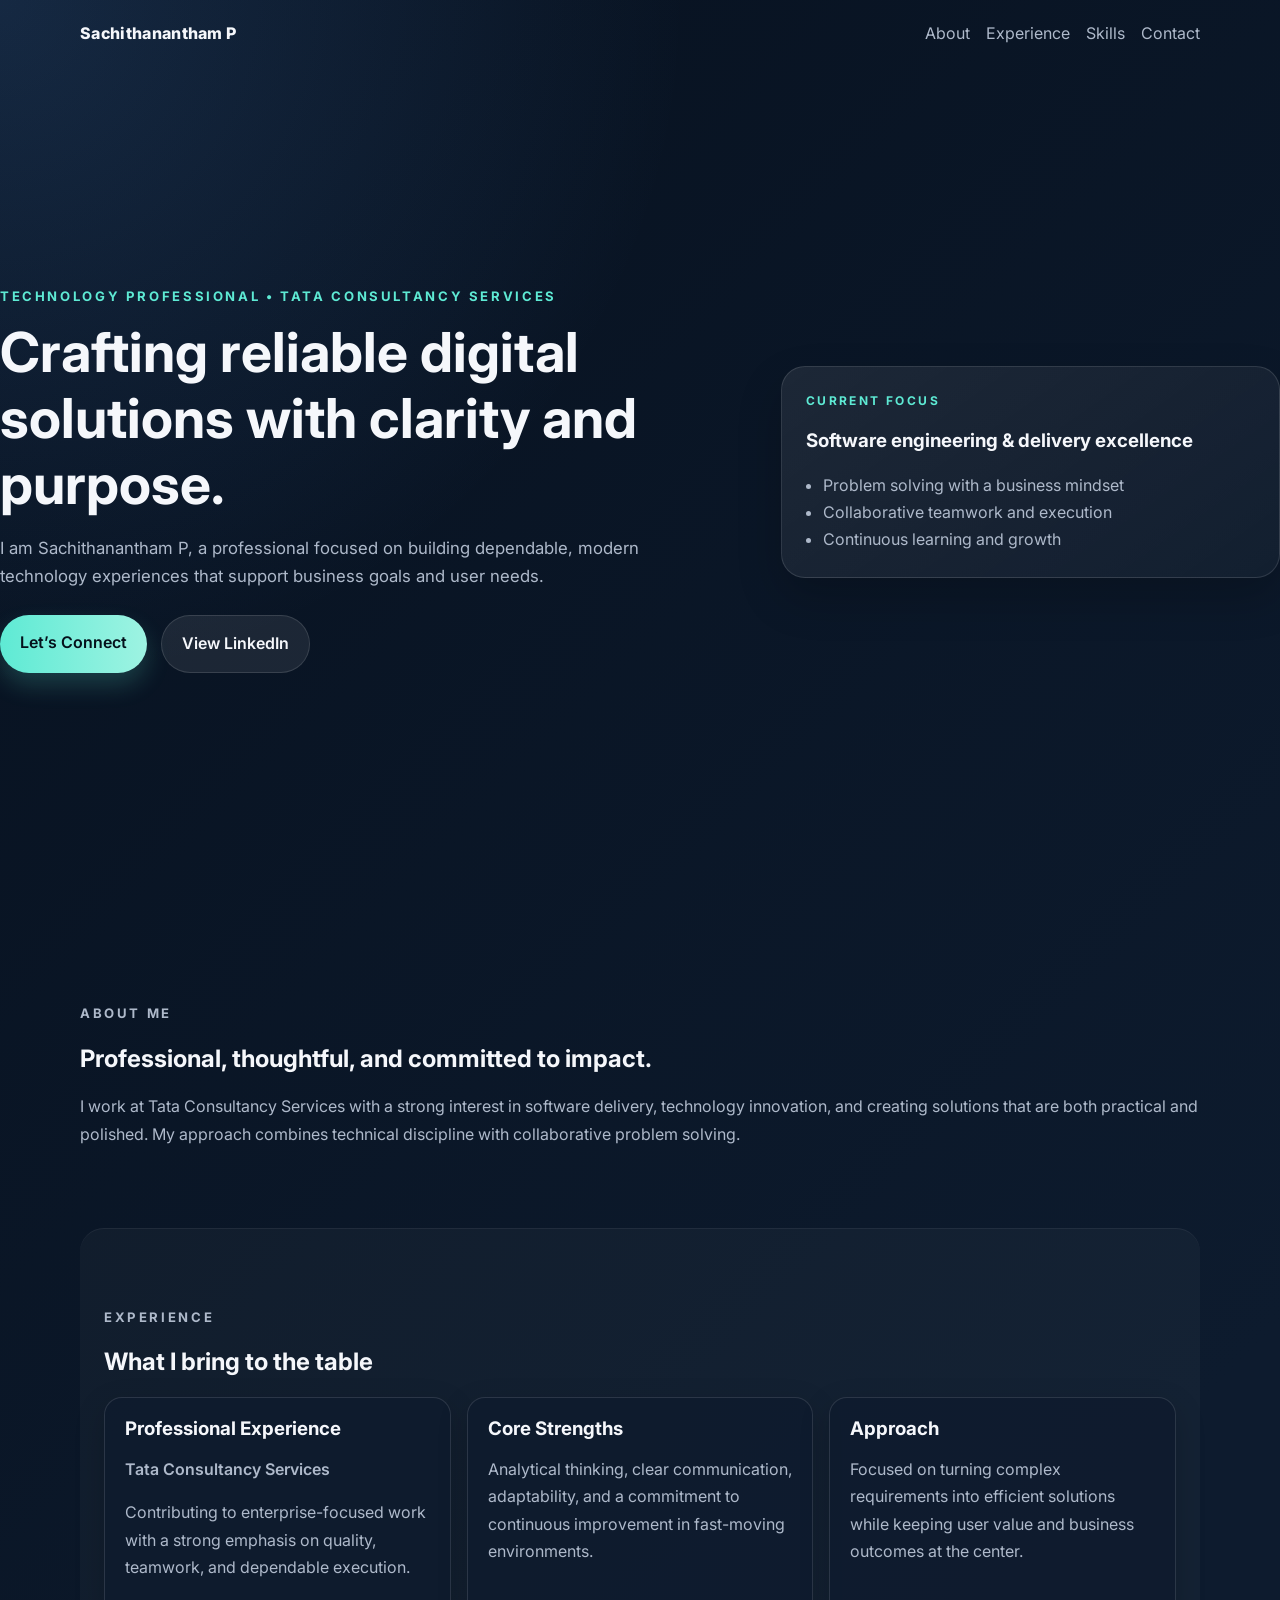
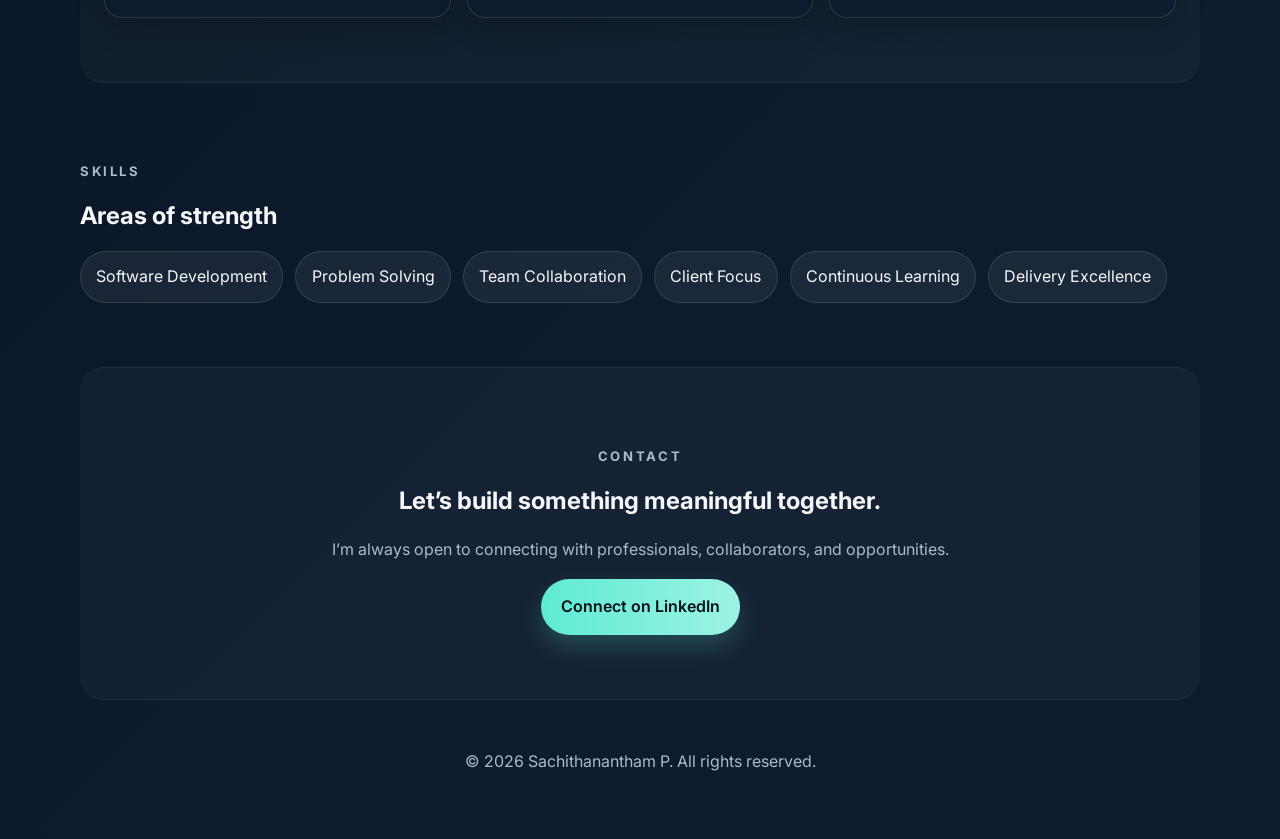
==== index.html @ 16245d02 "Initial portfolio site" ====
<!DOCTYPE html>
<html lang="en">
  <head>
    <meta charset="UTF-8" />
    <meta name="viewport" content="width=device-width, initial-scale=1.0" />
    <title>Sachithanantham P | Professional Portfolio</title>
    <meta
      name="description"
      content="Professional portfolio website for Sachithanantham P, a technology professional at Tata Consultancy Services."
    />
    <link rel="preconnect" href="https://fonts.googleapis.com" />
    <link rel="preconnect" href="https://fonts.gstatic.com" crossorigin />
    <link
      href="https://fonts.googleapis.com/css2?family=Inter:wght@400;500;600;700;800&display=swap"
      rel="stylesheet"
    />
    <link rel="stylesheet" href="styles.css" />
  </head>
  <body>
    <header class="hero">
      <nav class="nav">
        <a href="#home" class="logo">Sachithanantham P</a>
        <div class="nav-links">
          <a href="#about">About</a>
          <a href="#experience">Experience</a>
          <a href="#skills">Skills</a>
          <a href="#contact">Contact</a>
        </div>
      </nav>

      <div class="hero-content" id="home">
        <div class="hero-text">
          <p class="eyebrow">Technology Professional • Tata Consultancy Services</p>
          <h1>Crafting reliable digital solutions with clarity and purpose.</h1>
          <p class="intro">
            I am Sachithanantham P, a professional focused on building dependable,
            modern technology experiences that support business goals and user needs.
          </p>
          <div class="hero-actions">
            <a class="btn btn-primary" href="#contact">Let’s Connect</a>
            <a class="btn btn-secondary" href="https://in.linkedin.com/in/sachithananthampaul" target="_blank" rel="noreferrer">View LinkedIn</a>
          </div>
        </div>

        <div class="hero-card">
          <p class="card-label">Current Focus</p>
          <h3>Software engineering & delivery excellence</h3>
          <ul>
            <li>Problem solving with a business mindset</li>
            <li>Collaborative teamwork and execution</li>
            <li>Continuous learning and growth</li>
          </ul>
        </div>
      </div>
    </header>

    <main>
      <section id="about" class="section">
        <div class="section-heading">
          <p class="eyebrow">About Me</p>
          <h2>Professional, thoughtful, and committed to impact.</h2>
        </div>
        <p>
          I work at Tata Consultancy Services with a strong interest in software delivery,
          technology innovation, and creating solutions that are both practical and polished.
          My approach combines technical discipline with collaborative problem solving.
        </p>
      </section>

      <section id="experience" class="section alt-section">
        <div class="section-heading">
          <p class="eyebrow">Experience</p>
          <h2>What I bring to the table</h2>
        </div>
        <div class="card-grid">
          <article class="card">
            <h3>Professional Experience</h3>
            <p class="company">Tata Consultancy Services</p>
            <p>
              Contributing to enterprise-focused work with a strong emphasis on quality,
              teamwork, and dependable execution.
            </p>
          </article>
          <article class="card">
            <h3>Core Strengths</h3>
            <p>
              Analytical thinking, clear communication, adaptability, and a commitment to
              continuous improvement in fast-moving environments.
            </p>
          </article>
          <article class="card">
            <h3>Approach</h3>
            <p>
              Focused on turning complex requirements into efficient solutions while keeping
              user value and business outcomes at the center.
            </p>
          </article>
        </div>
      </section>

      <section id="skills" class="section">
        <div class="section-heading">
          <p class="eyebrow">Skills</p>
          <h2>Areas of strength</h2>
        </div>
        <div class="tag-list">
          <span>Software Development</span>
          <span>Problem Solving</span>
          <span>Team Collaboration</span>
          <span>Client Focus</span>
          <span>Continuous Learning</span>
          <span>Delivery Excellence</span>
        </div>
      </section>

      <section id="contact" class="section alt-section contact-section">
        <div class="section-heading">
          <p class="eyebrow">Contact</p>
          <h2>Let’s build something meaningful together.</h2>
        </div>
        <p>
          I’m always open to connecting with professionals, collaborators, and opportunities.
        </p>
        <a class="btn btn-primary" href="https://in.linkedin.com/in/sachithananthampaul" target="_blank" rel="noreferrer">Connect on LinkedIn</a>
      </section>
    </main>

    <footer class="footer">
      <p>© 2026 Sachithanantham P. All rights reserved.</p>
    </footer>
  </body>
</html>
---- styles.css ----
:root {
  --bg: #07111f;
  --surface: rgba(15, 27, 46, 0.9);
  --surface-strong: #13233b;
  --text: #f5f7fb;
  --muted: #aeb9ca;
  --accent: #5eead4;
  --accent-2: #60a5fa;
  --border: rgba(255, 255, 255, 0.12);
}

* {
  box-sizing: border-box;
}

html {
  scroll-behavior: smooth;
}

body {
  margin: 0;
  font-family: 'Inter', sans-serif;
  background:
    radial-gradient(circle at top left, rgba(96, 165, 250, 0.16), transparent 25%),
    linear-gradient(135deg, var(--bg), #0d1b2e 70%);
  color: var(--text);
  line-height: 1.7;
}

nav,
section,
footer {
  width: min(1120px, calc(100% - 2rem));
  margin: 0 auto;
}

.hero {
  min-height: 100vh;
  padding-bottom: 3rem;
}

.nav {
  display: flex;
  justify-content: space-between;
  align-items: center;
  padding: 1.25rem 0;
}

.logo {
  color: var(--text);
  text-decoration: none;
  font-weight: 800;
  letter-spacing: 0.02em;
}

.nav-links {
  display: flex;
  gap: 1rem;
}

.nav-links a {
  color: var(--muted);
  text-decoration: none;
  transition: color 0.2s ease;
}

.nav-links a:hover {
  color: var(--text);
}

.hero-content {
  display: grid;
  grid-template-columns: 1.2fr 0.8fr;
  gap: 2rem;
  align-items: center;
  min-height: calc(100vh - 90px);
  padding: 1rem 0;
}

.eyebrow {
  color: var(--accent);
  text-transform: uppercase;
  letter-spacing: 0.2em;
  font-size: 0.82rem;
  font-weight: 700;
  margin-bottom: 0.75rem;
}

h1,
h2,
h3 {
  line-height: 1.2;
}

h1 {
  font-size: clamp(2.2rem, 4.3vw, 3.7rem);
  margin: 0 0 1rem;
}

.intro {
  font-size: 1.05rem;
  color: var(--muted);
  max-width: 700px;
  margin-bottom: 1.5rem;
}

.hero-actions {
  display: flex;
  flex-wrap: wrap;
  gap: 0.9rem;
}

.btn {
  display: inline-block;
  padding: 0.9rem 1.25rem;
  border-radius: 999px;
  text-decoration: none;
  font-weight: 600;
  transition: transform 0.2s ease, box-shadow 0.2s ease;
}

.btn:hover {
  transform: translateY(-2px);
}

.btn-primary {
  color: #04111b;
  background: linear-gradient(90deg, var(--accent), #9ef3e2);
  box-shadow: 0 12px 24px rgba(94, 234, 212, 0.2);
}

.btn-secondary {
  color: var(--text);
  background: rgba(255, 255, 255, 0.08);
  border: 1px solid var(--border);
}

.hero-card {
  background: linear-gradient(145deg, rgba(255, 255, 255, 0.08), rgba(255, 255, 255, 0.03));
  border: 1px solid var(--border);
  border-radius: 24px;
  padding: 1.5rem;
  box-shadow: 0 20px 45px rgba(0, 0, 0, 0.2);
}

.card-label {
  color: var(--accent);
  text-transform: uppercase;
  letter-spacing: 0.2em;
  font-size: 0.75rem;
  font-weight: 700;
  margin: 0 0 0.5rem;
}

.hero-card ul {
  margin: 0.75rem 0 0;
  padding-left: 1.1rem;
  color: var(--muted);
}

.section {
  padding: 4rem 0;
}

.alt-section {
  background: rgba(255, 255, 255, 0.03);
  border-top: 1px solid rgba(255, 255, 255, 0.06);
  border-bottom: 1px solid rgba(255, 255, 255, 0.06);
  border-radius: 24px;
  padding: 4rem 1.5rem;
}

.section-heading {
  margin-bottom: 1.25rem;
}

.section p {
  color: var(--muted);
}

.card-grid {
  display: grid;
  grid-template-columns: repeat(3, minmax(0, 1fr));
  gap: 1rem;
}

.card {
  background: var(--surface);
  border: 1px solid var(--border);
  border-radius: 18px;
  padding: 1.25rem;
  box-shadow: 0 10px 30px rgba(0, 0, 0, 0.18);
  transition: transform 0.2s ease, border-color 0.2s ease;
}

.card:hover {
  transform: translateY(-3px);
  border-color: rgba(94, 234, 212, 0.45);
}

.card h3 {
  margin-top: 0;
  margin-bottom: 0.35rem;
}

.company {
  color: var(--accent);
  font-weight: 600;
}

.tag-list {
  display: flex;
  flex-wrap: wrap;
  gap: 0.75rem;
}

.tag-list span {
  padding: 0.7rem 0.95rem;
  border-radius: 999px;
  background: rgba(255, 255, 255, 0.06);
  border: 1px solid var(--border);
  color: var(--text);
}

.contact-section {
  text-align: center;
}

.footer {
  padding: 2rem 0 3rem;
  text-align: center;
  color: var(--muted);
}

@media (max-width: 850px) {
  .hero-content {
    grid-template-columns: 1fr;
  }

  .card-grid {
    grid-template-columns: 1fr;
  }

  .nav {
    flex-direction: column;
    gap: 0.75rem;
  }

  .nav-links {
    flex-wrap: wrap;
    justify-content: center;
  }
}
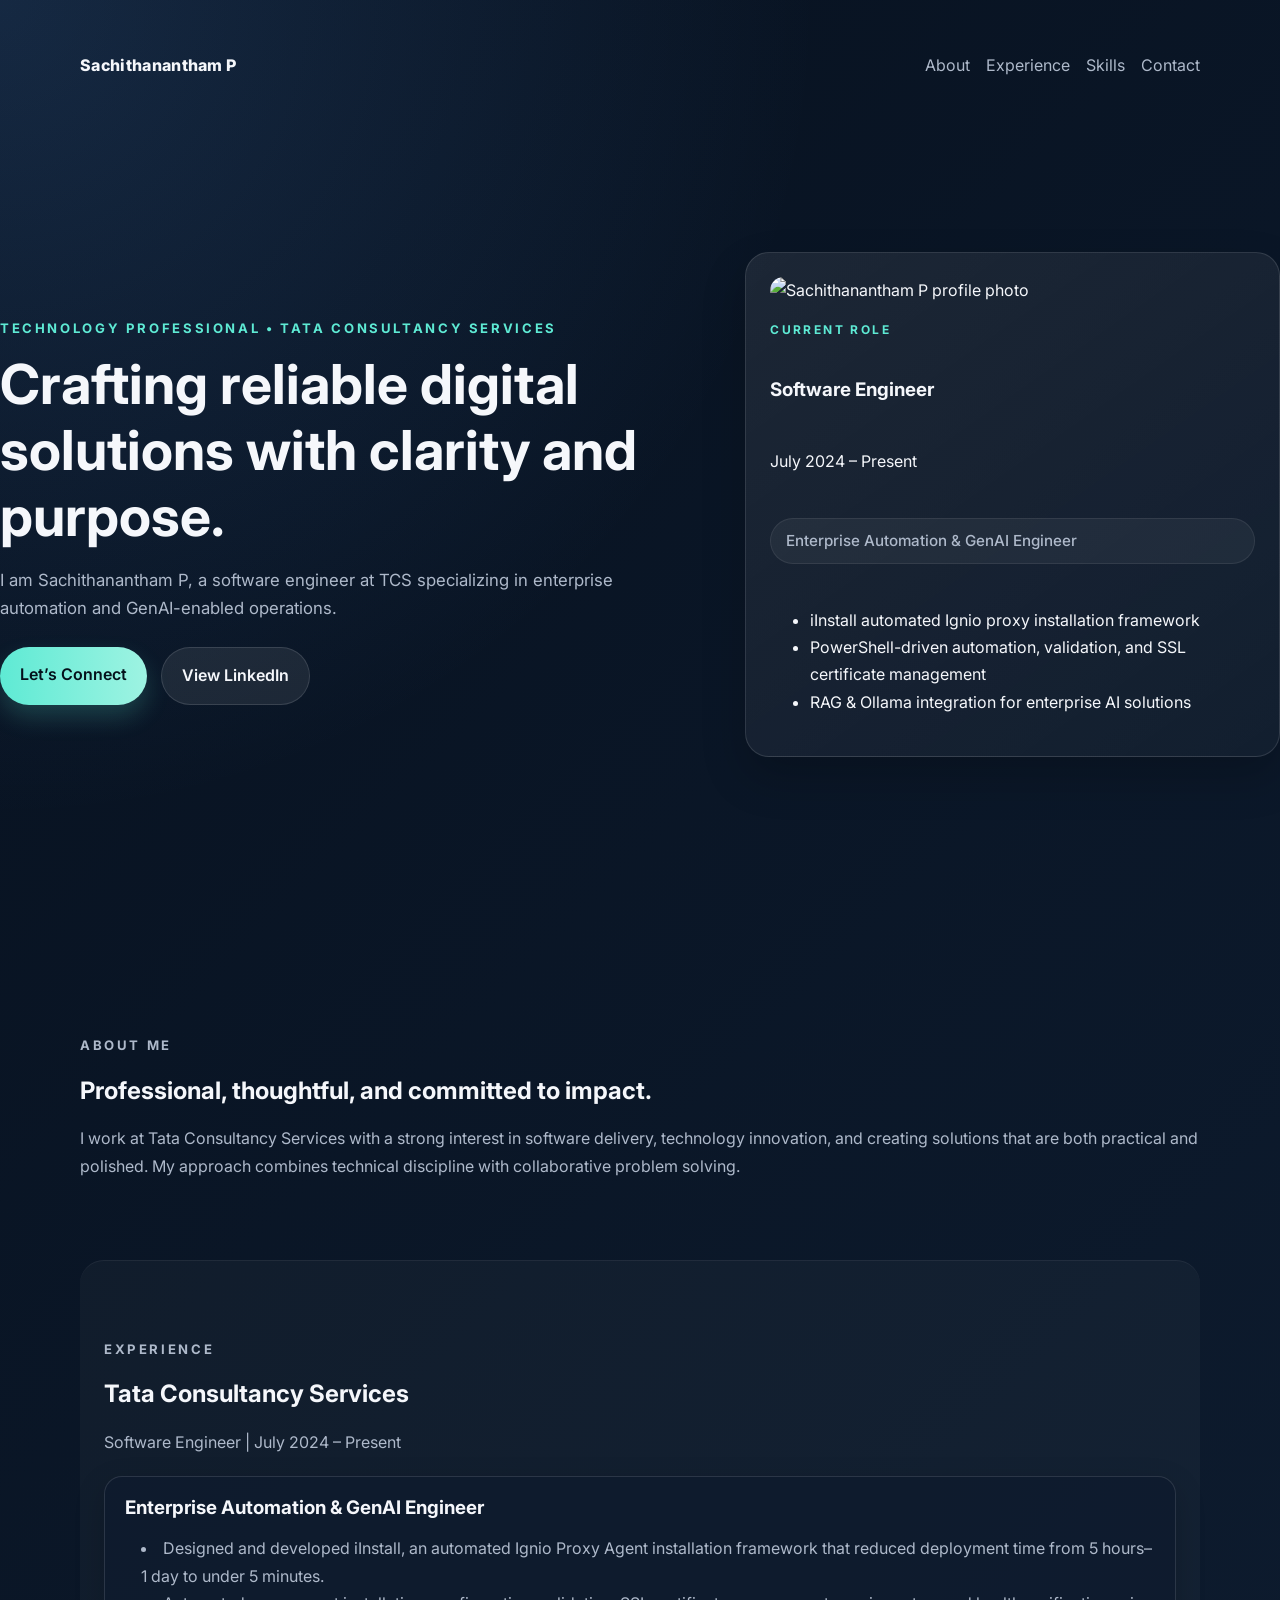
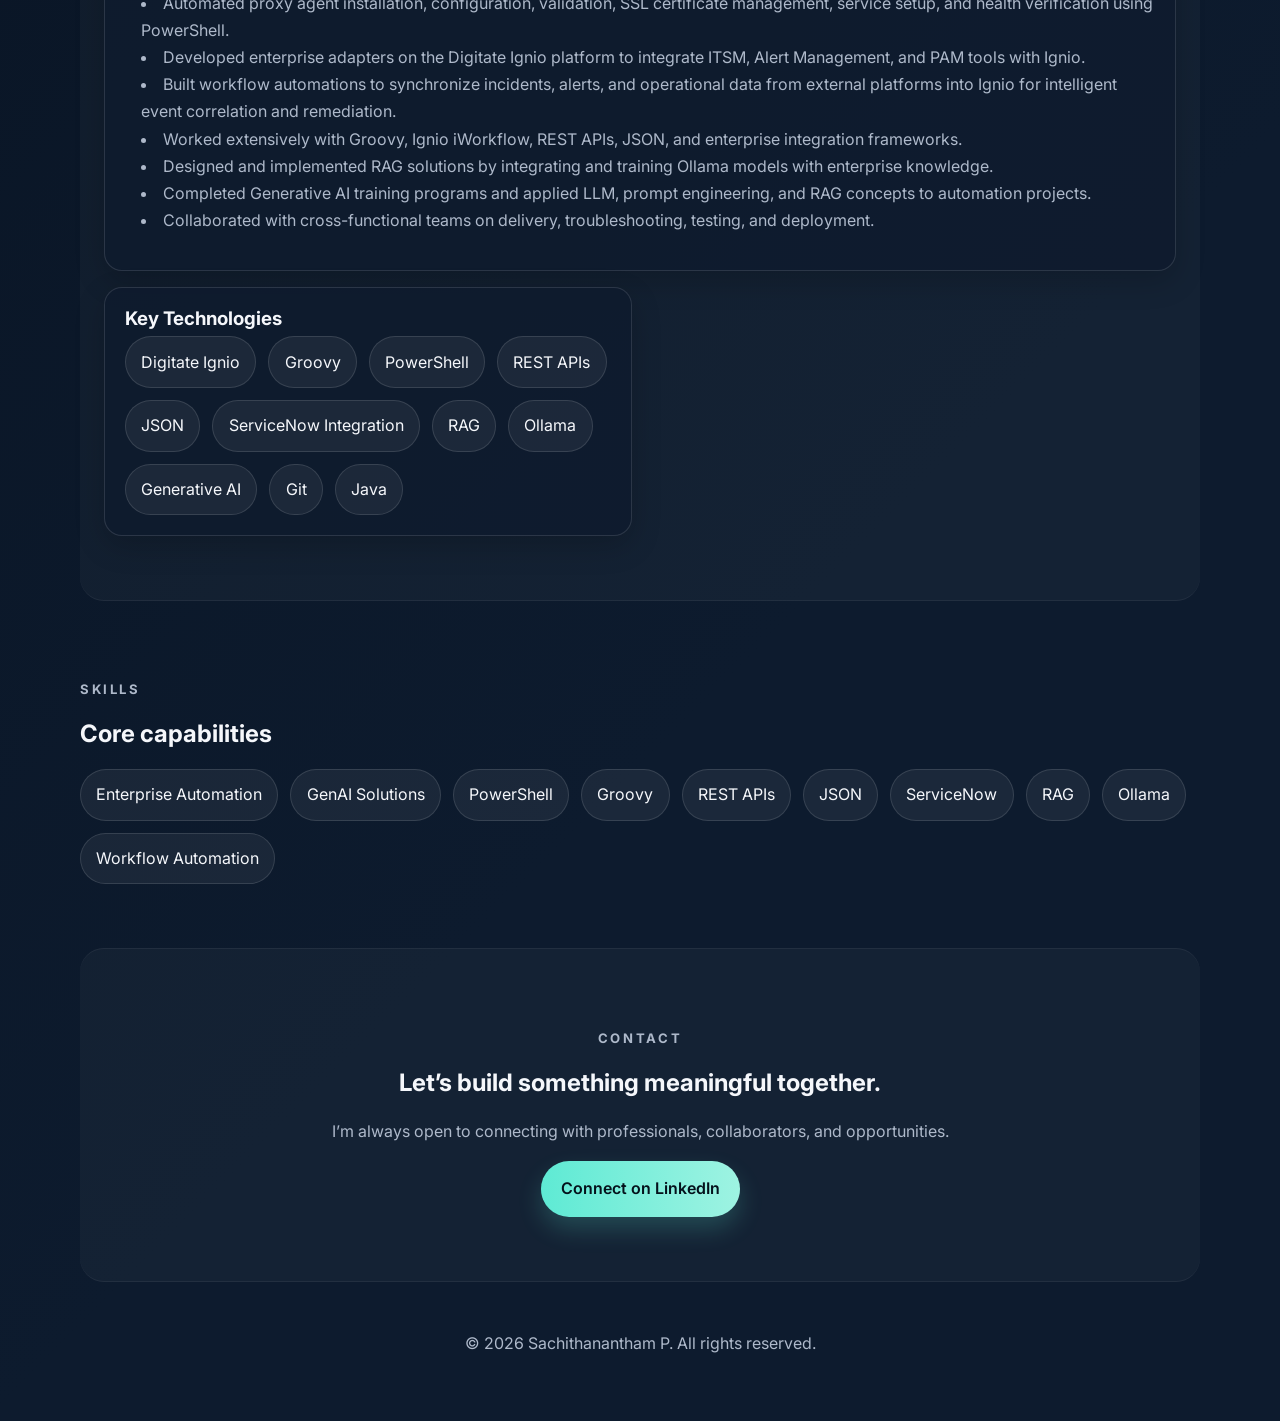
==== commit 6ef43a96: "Refine mobile layout and add TCS experience details" ====
--- a/index.html
+++ b/index.html
@@ -33,8 +33,8 @@
           <p class="eyebrow">Technology Professional • Tata Consultancy Services</p>
           <h1>Crafting reliable digital solutions with clarity and purpose.</h1>
           <p class="intro">
-            I am Sachithanantham P, a professional focused on building dependable,
-            modern technology experiences that support business goals and user needs.
+            I am Sachithanantham P, a software engineer at TCS specializing in enterprise
+            automation and GenAI-enabled operations.
           </p>
           <div class="hero-actions">
             <a class="btn btn-primary" href="#contact">Let’s Connect</a>
@@ -42,15 +42,20 @@
           </div>
         </div>
 
-        <div class="hero-card">
-          <p class="card-label">Current Focus</p>
-          <h3>Software engineering & delivery excellence</h3>
-          <ul>
-            <li>Problem solving with a business mindset</li>
-            <li>Collaborative teamwork and execution</li>
-            <li>Continuous learning and growth</li>
-          </ul>
-        </div>
+        <aside class="hero-profile">
+          <img src="1782912008557.png" alt="Sachithanantham P profile photo" />
+          <div class="hero-profile-content">
+            <p class="card-label">Current Role</p>
+            <h3>Software Engineer</h3>
+            <p class="subtle">July 2024 – Present</p>
+            <p class="profile-badge">Enterprise Automation & GenAI Engineer</p>
+            <ul>
+              <li>iInstall automated Ignio proxy installation framework</li>
+              <li>PowerShell-driven automation, validation, and SSL certificate management</li>
+              <li>RAG & Ollama integration for enterprise AI solutions</li>
+            </ul>
+          </div>
+        </aside>
       </div>
     </header>
 
@@ -70,30 +75,38 @@
       <section id="experience" class="section alt-section">
         <div class="section-heading">
           <p class="eyebrow">Experience</p>
-          <h2>What I bring to the table</h2>
+          <h2>Tata Consultancy Services</h2>
+          <p class="section-lead">Software Engineer | July 2024 – Present</p>
         </div>
         <div class="card-grid">
-          <article class="card">
-            <h3>Professional Experience</h3>
-            <p class="company">Tata Consultancy Services</p>
-            <p>
-              Contributing to enterprise-focused work with a strong emphasis on quality,
-              teamwork, and dependable execution.
-            </p>
+          <article class="card card-highlight">
+            <h3>Enterprise Automation & GenAI Engineer</h3>
+            <ul>
+              <li>Designed and developed iInstall, an automated Ignio Proxy Agent installation framework that reduced deployment time from 5 hours–1 day to under 5 minutes.</li>
+              <li>Automated proxy agent installation, configuration, validation, SSL certificate management, service setup, and health verification using PowerShell.</li>
+              <li>Developed enterprise adapters on the Digitate Ignio platform to integrate ITSM, Alert Management, and PAM tools with Ignio.</li>
+              <li>Built workflow automations to synchronize incidents, alerts, and operational data from external platforms into Ignio for intelligent event correlation and remediation.</li>
+              <li>Worked extensively with Groovy, Ignio iWorkflow, REST APIs, JSON, and enterprise integration frameworks.</li>
+              <li>Designed and implemented RAG solutions by integrating and training Ollama models with enterprise knowledge.</li>
+              <li>Completed Generative AI training programs and applied LLM, prompt engineering, and RAG concepts to automation projects.</li>
+              <li>Collaborated with cross-functional teams on delivery, troubleshooting, testing, and deployment.</li>
+            </ul>
           </article>
           <article class="card">
-            <h3>Core Strengths</h3>
-            <p>
-              Analytical thinking, clear communication, adaptability, and a commitment to
-              continuous improvement in fast-moving environments.
-            </p>
-          </article>
-          <article class="card">
-            <h3>Approach</h3>
-            <p>
-              Focused on turning complex requirements into efficient solutions while keeping
-              user value and business outcomes at the center.
-            </p>
+            <h3>Key Technologies</h3>
+            <div class="tag-list tech-list">
+              <span>Digitate Ignio</span>
+              <span>Groovy</span>
+              <span>PowerShell</span>
+              <span>REST APIs</span>
+              <span>JSON</span>
+              <span>ServiceNow Integration</span>
+              <span>RAG</span>
+              <span>Ollama</span>
+              <span>Generative AI</span>
+              <span>Git</span>
+              <span>Java</span>
+            </div>
           </article>
         </div>
       </section>
@@ -101,15 +114,19 @@
       <section id="skills" class="section">
         <div class="section-heading">
           <p class="eyebrow">Skills</p>
-          <h2>Areas of strength</h2>
+          <h2>Core capabilities</h2>
         </div>
         <div class="tag-list">
-          <span>Software Development</span>
-          <span>Problem Solving</span>
-          <span>Team Collaboration</span>
-          <span>Client Focus</span>
-          <span>Continuous Learning</span>
-          <span>Delivery Excellence</span>
+          <span>Enterprise Automation</span>
+          <span>GenAI Solutions</span>
+          <span>PowerShell</span>
+          <span>Groovy</span>
+          <span>REST APIs</span>
+          <span>JSON</span>
+          <span>ServiceNow</span>
+          <span>RAG</span>
+          <span>Ollama</span>
+          <span>Workflow Automation</span>
         </div>
       </section>
 
--- a/styles.css
+++ b/styles.css
@@ -36,7 +36,33 @@
 
 .hero {
   min-height: 100vh;
-  padding-bottom: 3rem;
+  padding: 2rem 0 3rem;
+}
+
+.hero-profile img {
+  aspect-ratio: 1 / 1;
+  object-fit: cover;
+}
+
+.profile-badge,
+.section-lead {
+  color: var(--muted);
+}
+
+.profile-badge {
+  font-size: 0.95rem;
+  font-weight: 500;
+  padding: 0.55rem 0.9rem;
+  border-radius: 999px;
+  background: rgba(255, 255, 255, 0.05);
+  border: 1px solid rgba(255, 255, 255, 0.08);
+  display: inline-block;
+}
+
+.card-highlight ul {
+  list-style: inside disc;
+  padding-left: 1rem;
+  color: var(--muted);
 }
 
 .nav {
@@ -70,11 +96,36 @@
 
 .hero-content {
   display: grid;
-  grid-template-columns: 1.2fr 0.8fr;
+  grid-template-columns: 1.2fr 0.9fr;
   gap: 2rem;
   align-items: center;
   min-height: calc(100vh - 90px);
   padding: 1rem 0;
+}
+
+.hero-profile {
+  background: linear-gradient(145deg, rgba(255, 255, 255, 0.08), rgba(255, 255, 255, 0.03));
+  border: 1px solid var(--border);
+  border-radius: 24px;
+  padding: 1.5rem;
+  box-shadow: 0 20px 45px rgba(0, 0, 0, 0.2);
+}
+
+.hero-profile img {
+  width: 100%;
+  height: auto;
+  border-radius: 24px;
+  margin-bottom: 1rem;
+}
+
+.hero-profile-content {
+  display: grid;
+  gap: 0.75rem;
+}
+
+.section-lead {
+  color: var(--muted);
+  margin-top: 0.5rem;
 }
 
 .eyebrow {
@@ -180,7 +231,7 @@
 
 .card-grid {
   display: grid;
-  grid-template-columns: repeat(3, minmax(0, 1fr));
+  grid-template-columns: repeat(2, minmax(0, 1fr));
   gap: 1rem;
 }
 
@@ -193,6 +244,10 @@
   transition: transform 0.2s ease, border-color 0.2s ease;
 }
 
+.card-highlight {
+  grid-column: span 2;
+}
+
 .card:hover {
   transform: translateY(-3px);
   border-color: rgba(94, 234, 212, 0.45);
@@ -232,7 +287,7 @@
   color: var(--muted);
 }
 
-@media (max-width: 850px) {
+@media (max-width: 980px) {
   .hero-content {
     grid-template-columns: 1fr;
   }
@@ -241,6 +296,21 @@
     grid-template-columns: 1fr;
   }
 
+  .card-highlight {
+    grid-column: span 1;
+  }
+
+  .hero {
+    min-height: auto;
+    padding-top: 1.5rem;
+  }
+
+  .hero-profile {
+    padding: 1.25rem;
+  }
+}
+
+@media (max-width: 700px) {
   .nav {
     flex-direction: column;
     gap: 0.75rem;
@@ -250,4 +320,22 @@
     flex-wrap: wrap;
     justify-content: center;
   }
-}
+
+  .hero-actions {
+    flex-direction: column;
+    align-items: stretch;
+  }
+
+  .btn {
+    width: 100%;
+    text-align: center;
+  }
+
+  .section {
+    padding: 3rem 0;
+  }
+
+  .alt-section {
+    padding: 3rem 1rem;
+  }
+}
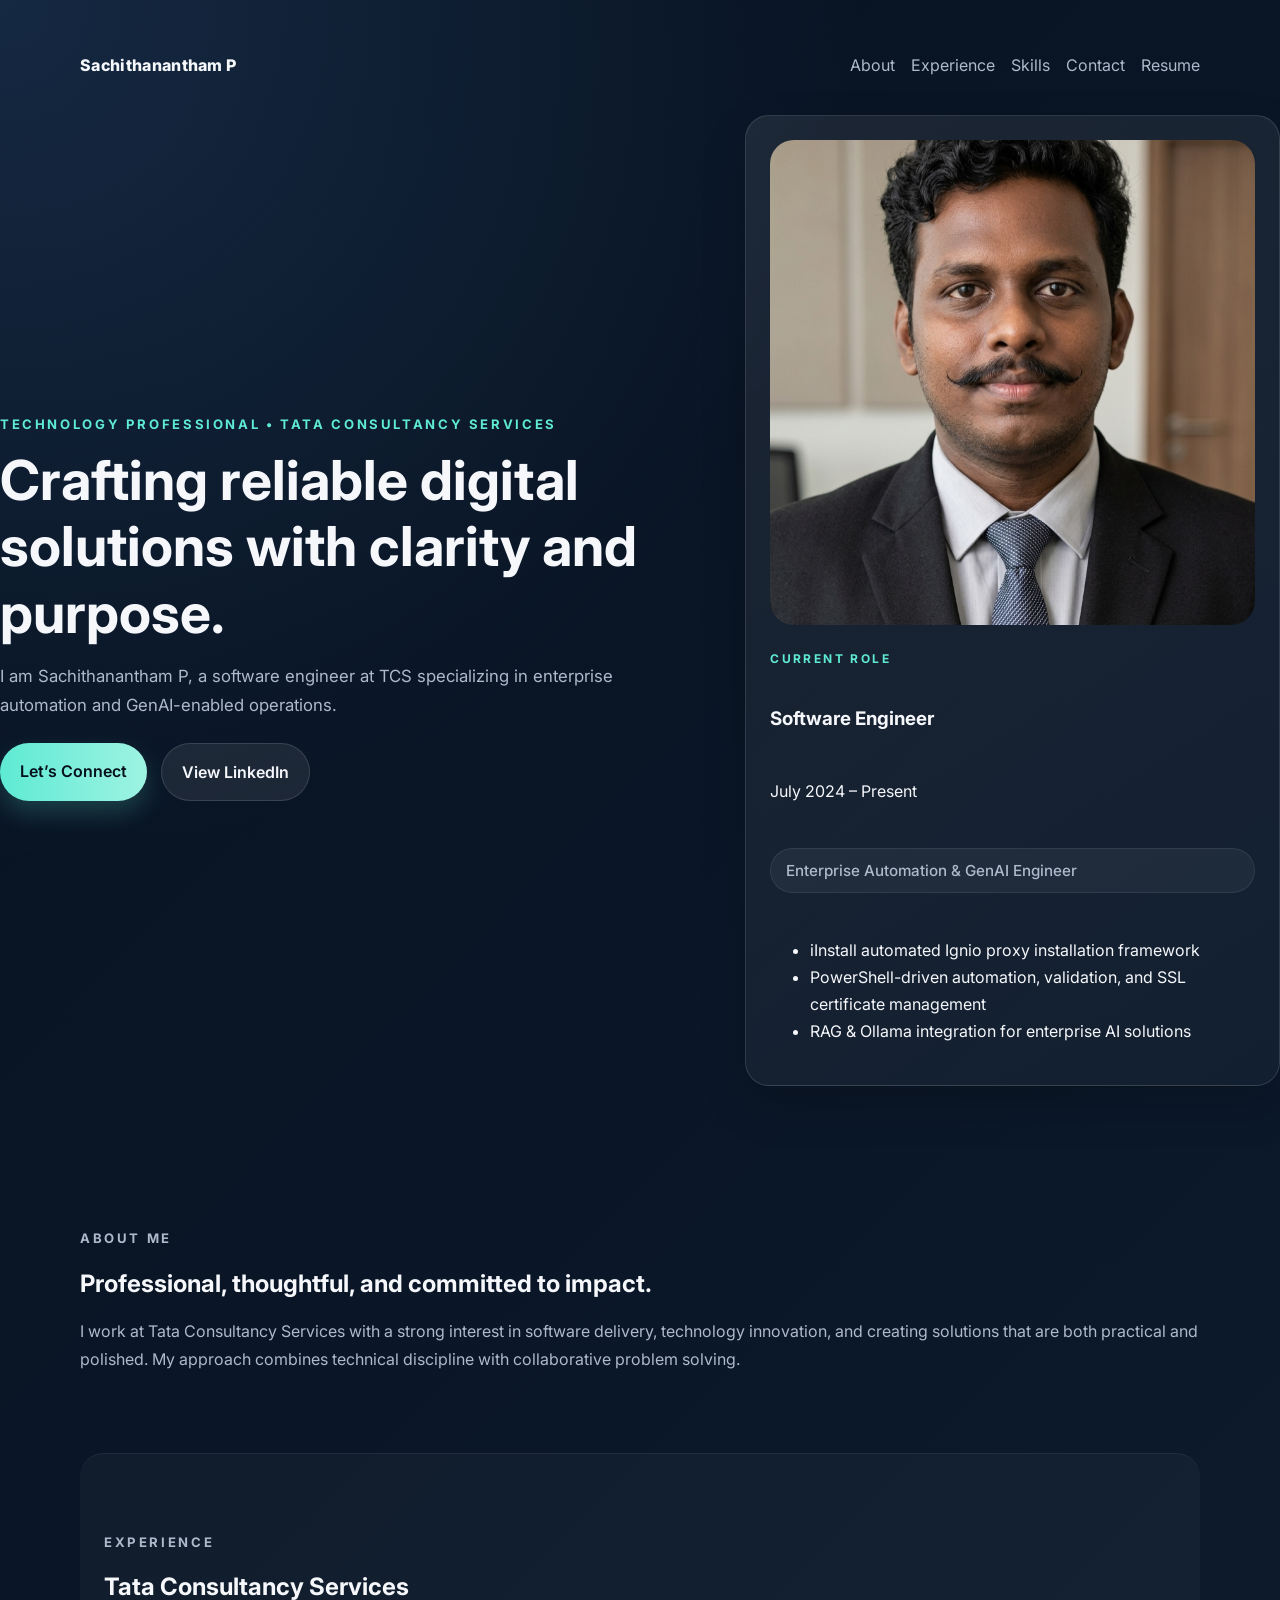
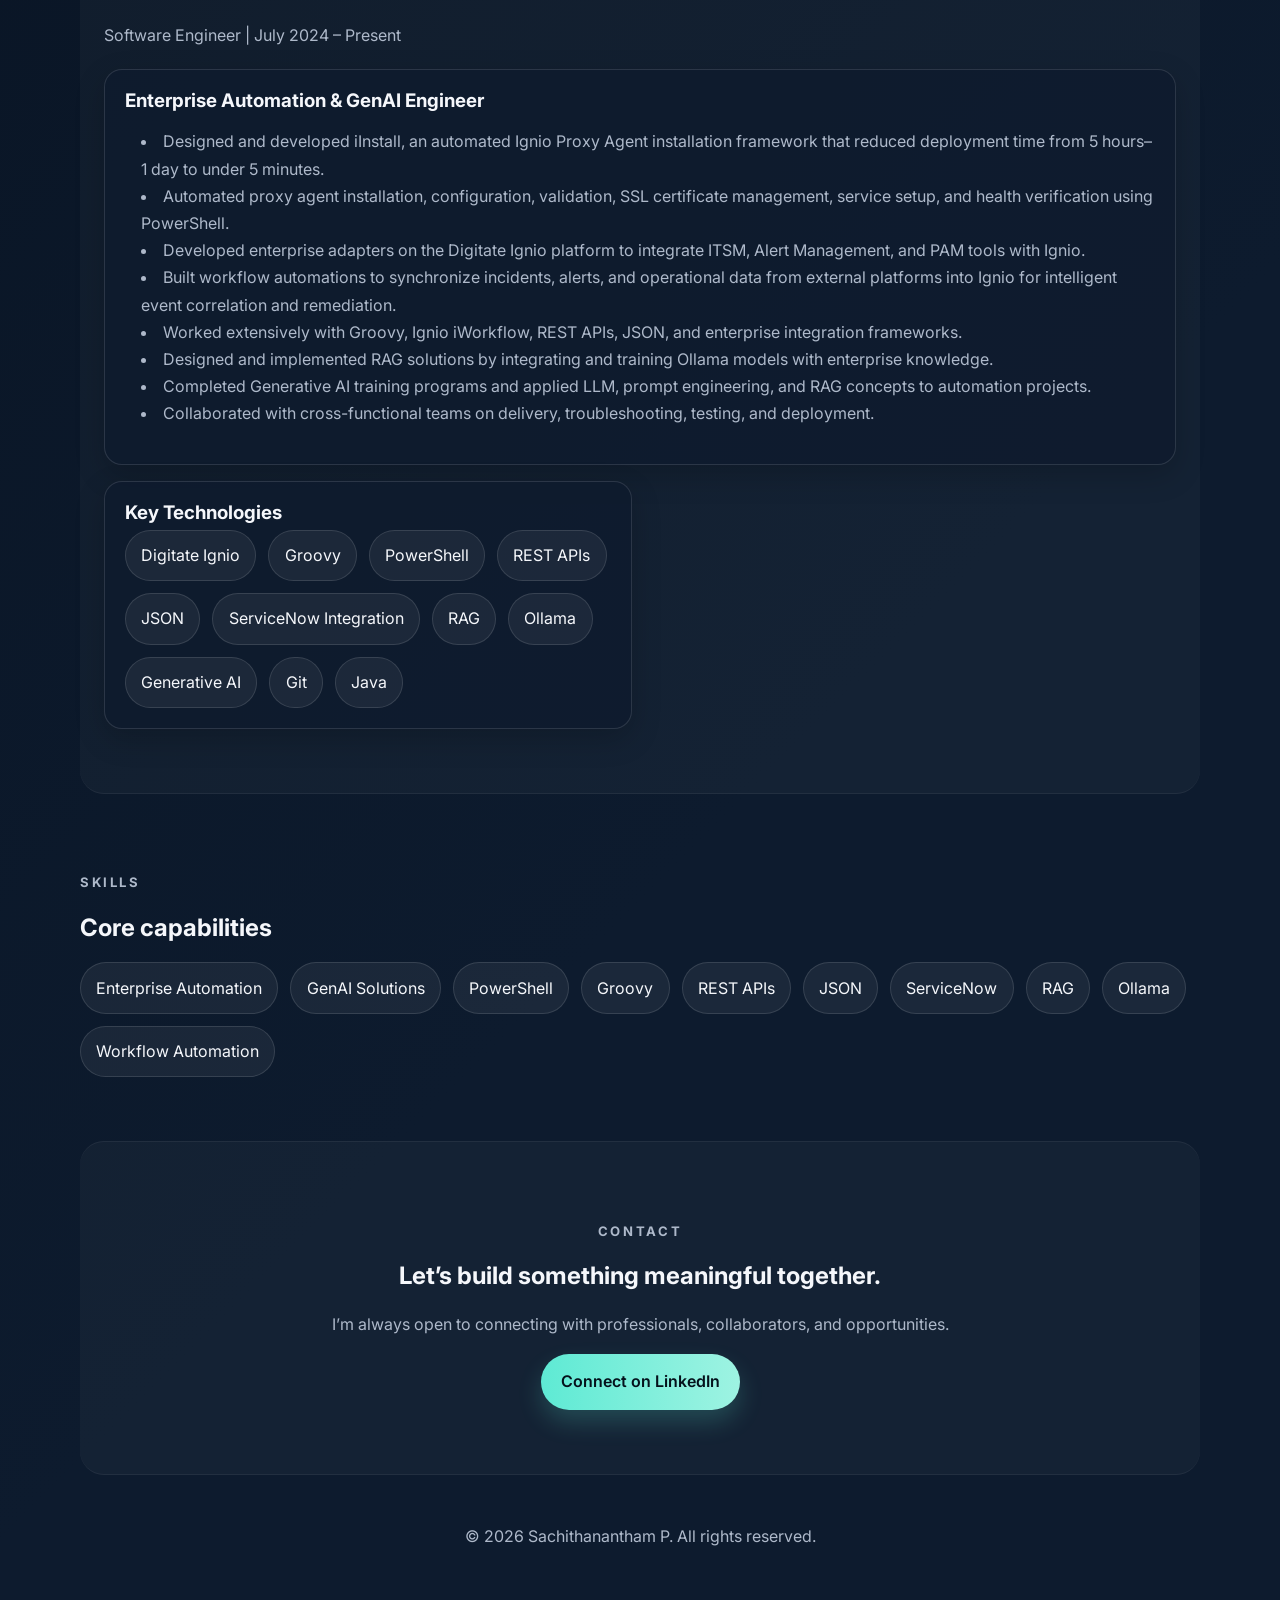
==== commit 12faa16d: "Add professional resume and README documentation" ====
--- a/index.html
+++ b/index.html
@@ -25,6 +25,7 @@
           <a href="#experience">Experience</a>
           <a href="#skills">Skills</a>
           <a href="#contact">Contact</a>
+          <a href="resume.html">Resume</a>
         </div>
       </nav>
 
